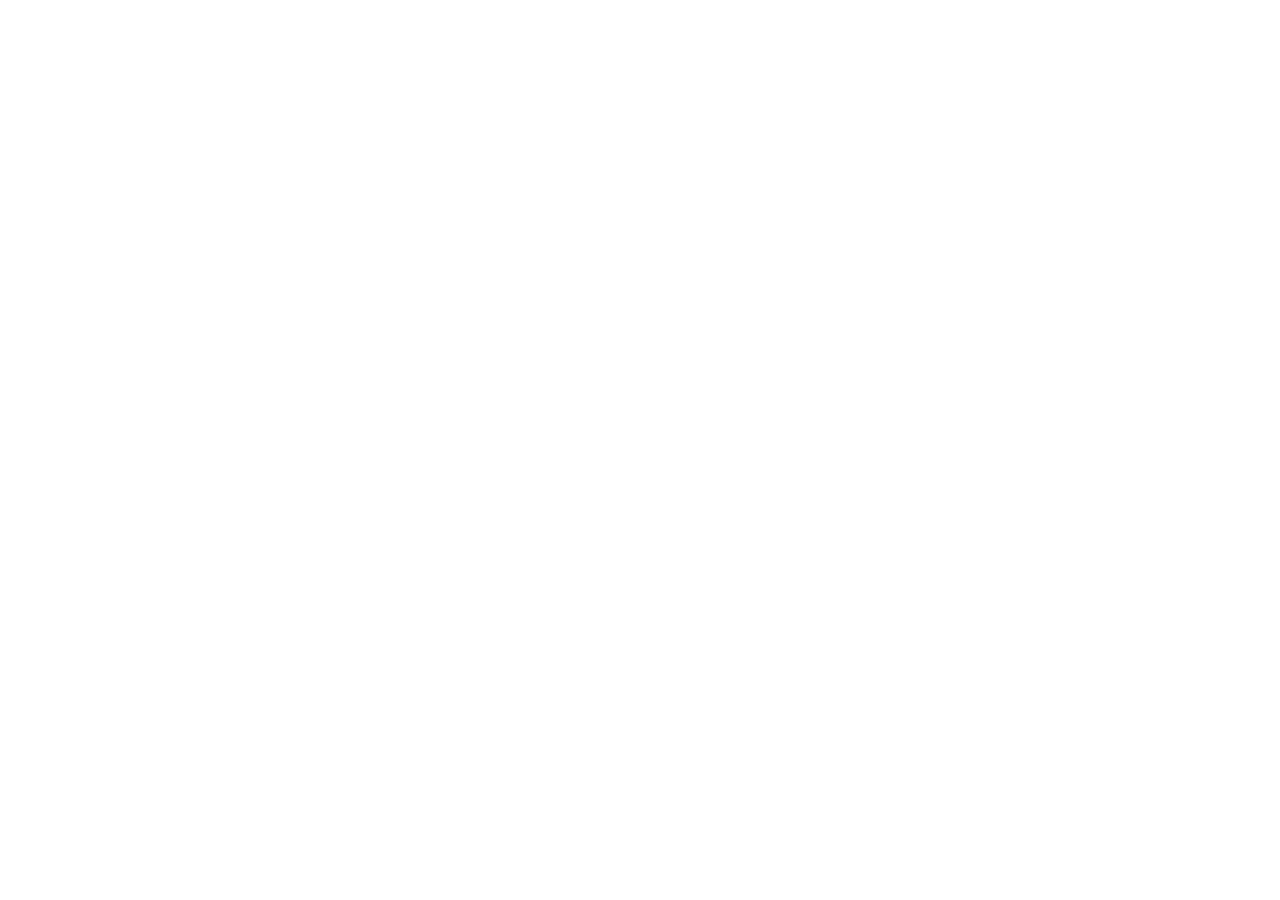
==== product.html @ b2293e2c "更新-建立環境" ====
<!DOCTYPE html>
<html lang="en">
<head>
    <meta charset="UTF-8">
    <meta name="viewport" content="width=device-width, initial-scale=1.0">
    <title>產品詳情</title>
    <link rel="stylesheet" href="https://cdn.jsdelivr.net/npm/bootstrap-icons@1.13.1/font/bootstrap-icons.min.css">
    <link rel="stylesheet" href="css/cssreset.css">
    <link rel="stylesheet" href="css/all.css">
    <link rel="stylesheet" href="css/product.css">
</head>
<body> 
    
</body>
</html>
---- css/cssreset.css ----
/* http://meyerweb.com/eric/tools/css/reset/ 
   v2.0 | 20110126
   License: none (public domain)
*/

html, body, div, span, applet, object, iframe,
h1, h2, h3, h4, h5, h6, p, blockquote, pre,
a, abbr, acronym, address, big, cite, code,
del, dfn, em, img, ins, kbd, q, s, samp,
small, strike, strong, sub, sup, tt, var,
b, u, i, center,
dl, dt, dd, ol, ul, li,
fieldset, form, label, legend,
table, caption, tbody, tfoot, thead, tr, th, td,
article, aside, canvas, details, embed, 
figure, figcaption, footer, header, hgroup, 
menu, nav, output, ruby, section, summary,
time, mark, audio, video {
	margin: 0;
	padding: 0;
	border: 0;
	font-size: 100%;
	font: inherit;
	vertical-align: baseline;
}
/* HTML5 display-role reset for older browsers */
article, aside, details, figcaption, figure, 
footer, header, hgroup, menu, nav, section {
	display: block;
}
body {
	line-height: 1;
}
ol, ul {
	list-style: none;
}
blockquote, q {
	quotes: none;
}
blockquote:before, blockquote:after,
q:before, q:after {
	content: '';
	content: none;
}
table {
	border-collapse: collapse;
	border-spacing: 0;
}
---- css/all.css ----
/* step1：*/
/* step2：*/
/* step3：*/
/* step4：*/
/* step5：*/
/* 筆記 
（1）
*/


/* 引入字體 */
@import url('https://fonts.googleapis.com/css2?family=Noto+Sans+TC:wght@100..900&display=swap');


/* 顏色變數 */
:root{
    --primary-100: #F5FEE7;
    --primary-200: #E8FEC5;
    --primary-300: #C0FA73;
    --primary-400: #57A203;
    --neutral-0: #FFFFFF;
    --neutral-100: #F8F9FA;
    --neutral-300: #DEE2E6;
    --neutral-600: #6C757D;
    --neutral-900: #212529;
    --danger-300: #D74F4F;
}

/* 標籤基本樣式 */

*, *::before, *::after{
    box-sizing: border-box;
}

img{
    /* max-width: 100%; */
    vertical-align: middle;
}

a{
    color: var(--primary-900);
    text-decoration: none;
    display: block;
    font-weight: 500;
    /* 判斷如何設置 a 的 css 來減少重工 */
}

body{
    font-family: "Noto Sans TC", sans-serif;
    font-style: 16px;
    line-height: 1.5;
    letter-spacing: 0.05em;
    color: var(--neutral-900);
}

/* 容器通用樣式 */

.container{
    max-width: 856px;
    margin: 0 auto;
}

/* 字級通用樣式 */

.headings-h1{
    font-weight: 700;
    font-size: 40px;
    line-height: 1.2;
}

.headings-h2{
    font-weight: 700;
    font-size: 32px;
    line-height: 1.2;
}


.headings-h3{
    font-weight: 700;
    font-size: 28px;
    line-height: 1.2;
}

.headings-h4{
    font-weight: 700;
    font-size: 24px;
    line-height: 1.2;
}

.headings-h5{
    font-weight: 700;
    font-size: 20px;
    line-height: 1.2;
}

.headings-h6{
    font-weight: 700;
    font-size: 16px;
    line-height: 1.2;
}

.paragraph-md{
    font-size: 16px;
    line-height: 1.5;
}

.paragraph-sm{
font-size: 14px;
line-height: 1.5;
}

.label-md{
    font-weight: 500;
    font-size: 16px;
    line-height: 1.5;
}

/* 文字顏色通用樣式 */
.text-neutral-0{
    color: var(--neutral-0);
}

.text-primary-400{
    color: var(--primary-400);
}

.text-primary-900{
    color: var(--neutral-900);
}

.text-danger{
    color: var(--danger-300);
}

/* 文字對齊 */
.text-align-center{
    text-align: center;
}


/* 背景顏色通用樣式 */
.bg-primary-100{
    background-color: var(--primary-100);
}

.bg-neutral-100{
    background-color: var(--neutral-100);
}

/* 間距 */
.p-32{
    padding: 32px;
}

.py-8{
    padding-top: 8px;
    padding-bottom: 8px;
}

.pr-8{
    padding-right: 8px;
}

.pl-8{
    padding-left: 8px;
}
.pb-4{
    padding-bottom: 4px;
}

.pb-48{
    padding-bottom: 48px;
}

.py-64{
    padding-top: 64px;
    padding-bottom: 64px;
}

.mb-4{
    margin-bottom: 4px;
}

.mb-12{
    margin-bottom: 12px;
}

.mb-16{
    margin-bottom: 16px;
}

.mb-24{
    margin-bottom: 24px;
}

.mb-48{
    margin-bottom: 48px;
}

/* 圓角 */
.radius-12{
    border-radius: 12px;
}

/* border */

.border-bottom{
    border-bottom: 1px solid var(--neutral-300);
}

.border-left{
    border-left: 1px solid var(--neutral-900);
}

/* page
.header{
    background-image: url(https://github.com/hexschool/2022-web-layout-training/blob/main/2025-week1/hero.png?raw=true);
    background-repeat: no-repeat;
    background-size: cover;
    background-position: center;
    padding: 152px 0;
    text-align: center;
}

.intro img{
    width: 1076px;
    margin-right: -110px;
    margin-left: -110px;
}

.list-disc{
    list-style-type: disc;
    padding-left: 24px;
}

.list-line{
    border-left: 3px solid var(--neutral-300);
    padding-left: 12px;
}

.bi{
    padding-right: 8px;
    vertical-align: bottom;
} */
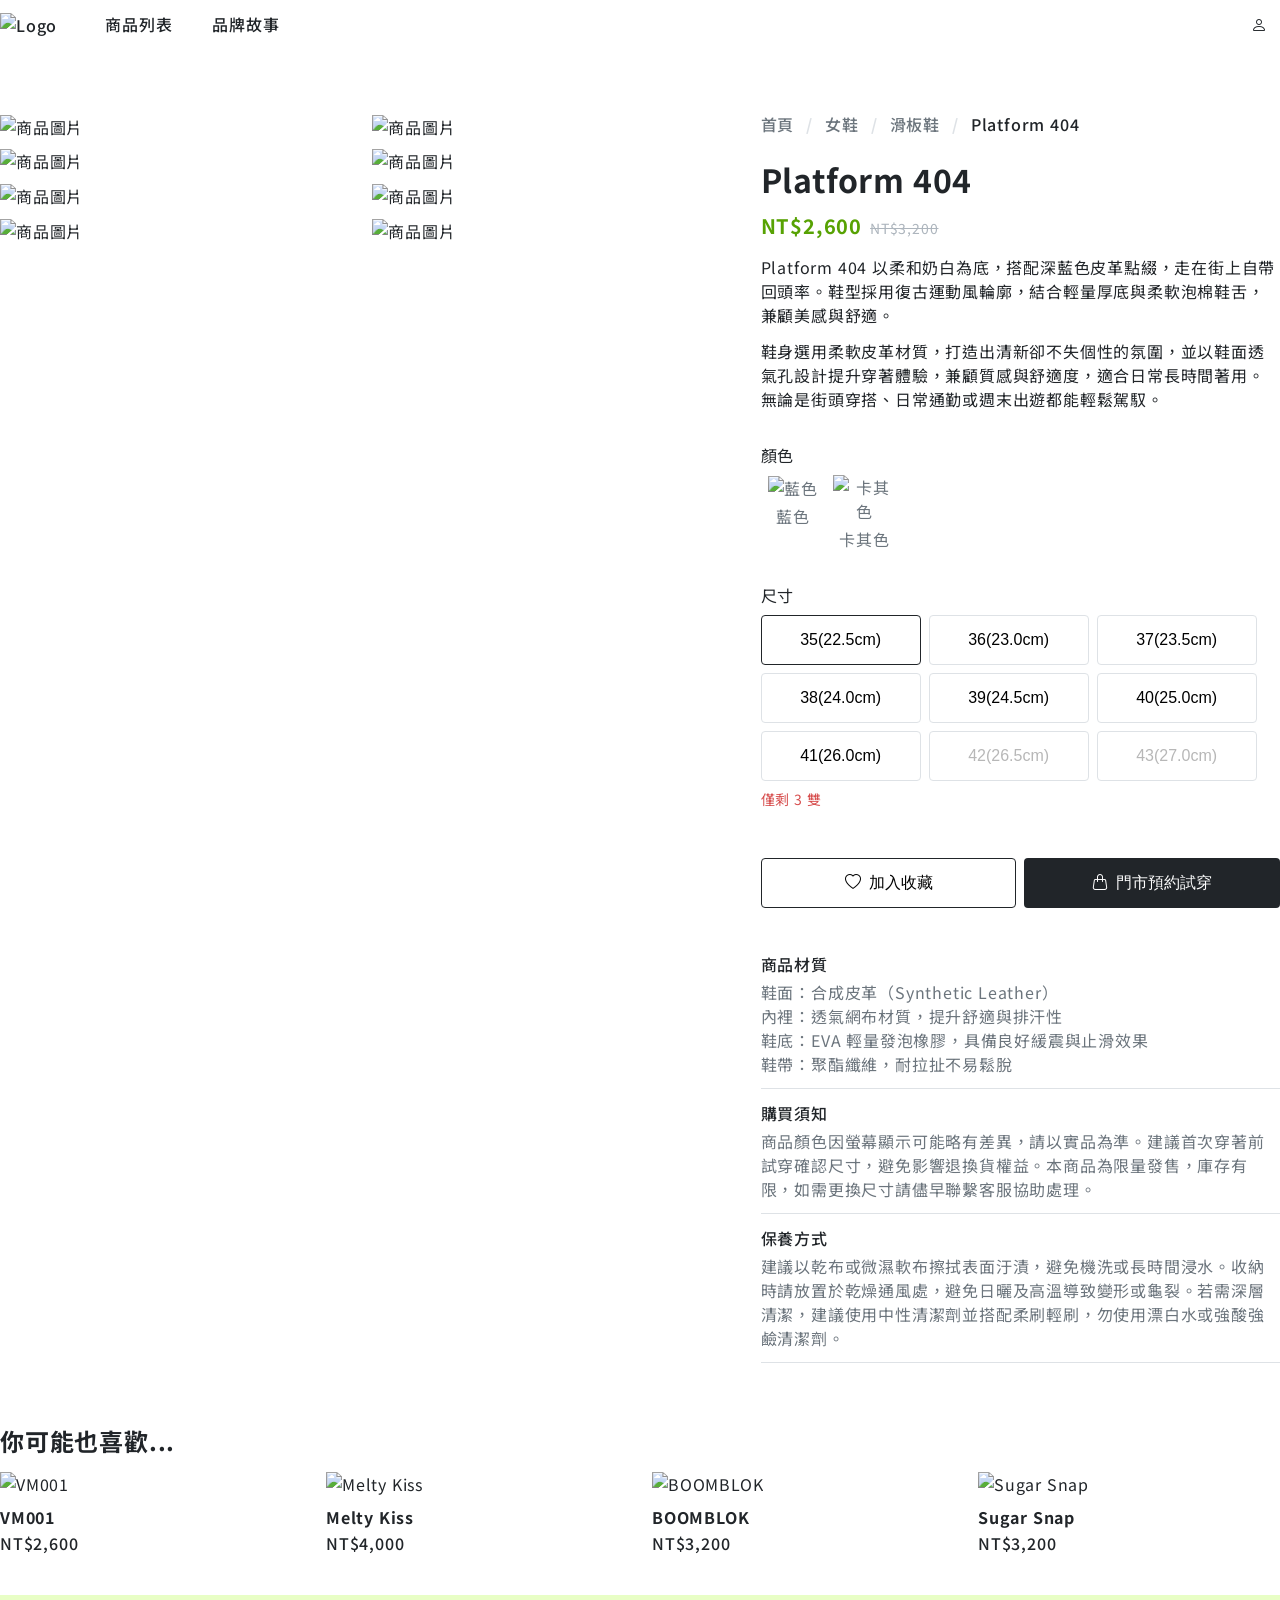
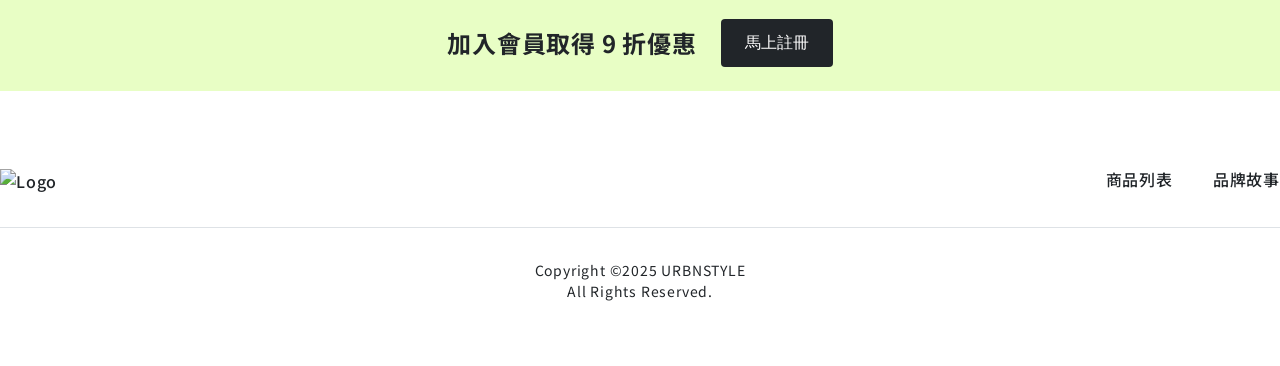
==== commit 1817b904: "產品明細頁" ====
--- a/product.html
+++ b/product.html
@@ -10,6 +10,175 @@
     <link rel="stylesheet" href="css/product.css">
 </head>
 <body> 
-    
+    <nav class="container py-16">
+        <div class="d-flex align-center gap-48">
+            <h1>
+                <a href="index.html">
+                    <img src="https://raw.githubusercontent.com/icephy/2026_webCodingClass-W2/1ef966e41dd031a24f75dbe69b62ff61ad4961b2/img/Logo.svg" alt="Logo">
+                </a>
+            </h1>
+            <ul class="d-flex gap-40">
+                <li class="mr-40"><a href="products.html" class="label-md py-12">商品列表</a></li>
+                <li><a href="story.html" class="label-md py-12">品牌故事</a></li>
+            </ul>
+            <div class="ml-auto"><a href="#" class="p-12"><i class="bi bi-person"></i></a></div>
+        </div>
+    </nav>
+    <!-- nav區塊 -->
+    <main class="container mb-40">
+        <div class="row py-64">
+            <div class="col-7">
+                <div class="product-row">
+                    <div class="product-col mb-8">
+                        <img src="https://github.com/icephy/2026_webCodingClass-W2/blob/master/img/image.png?raw=true" alt="商品圖片">
+                    </div>
+                    <div class="product-col mb-8">
+                        <img src="https://github.com/icephy/2026_webCodingClass-W2/blob/master/img/image-1.png?raw=true" alt="商品圖片">
+                    </div>
+                    <div class="product-col mb-8">
+                        <img src="https://github.com/icephy/2026_webCodingClass-W2/blob/master/img/image-2.png?raw=true" alt="商品圖片">
+                    </div>
+                    <div class="product-col mb-8">
+                        <img src="https://github.com/icephy/2026_webCodingClass-W2/blob/master/img/image-3.png?raw=true" alt="商品圖片">
+                    </div>
+                    <div class="product-col mb-8">
+                        <img src="https://github.com/icephy/2026_webCodingClass-W2/blob/master/img/image-4.png?raw=true" alt="商品圖片">
+                    </div>
+                    <div class="product-col mb-8">
+                        <img src="https://github.com/icephy/2026_webCodingClass-W2/blob/master/img/image-5.png?raw=true" alt="商品圖片">
+                    </div>
+                    <div class="product-col mb-8">
+                        <img src="https://github.com/icephy/2026_webCodingClass-W2/blob/master/img/image-6.png?raw=true" alt="商品圖片">
+                    </div>
+                    <div class="product-col mb-8">
+                        <img src="https://github.com/icephy/2026_webCodingClass-W2/blob/master/img/image-7.png?raw=true" alt="商品圖片">
+                    </div>
+                </div> 
+            </div>
+            <!-- 產品圖片 -->
+            <div class="col-5">
+                <nav class="mb-24">
+                    <ol class="d-flex">
+                        <li class="breadcrumb-item"><a href="index.html" class="breadcrumb-link">首頁</a></li>
+                        <li class="breadcrumb-item"><a href="#" class="breadcrumb-link">女鞋</a></li>
+                        <li class="breadcrumb-item"><a href="#" class="breadcrumb-link">滑板鞋</a></li>
+                        <li class="breadcrumb-item">Platform 404</li>
+                    </ol>
+                </nav>
+        <!-- 麵包屑元件 -->
+                <div class="mb-32">
+                    <h1 class="headings-h2 mb-16">Platform 404</h1>
+                    <p class="headings-h5 text-primary-400 mb-16">NT$2,600<del class="paragraph-sm text-neutral-500 pl-8">NT$3,200</del></p>
+                    <p class="mb-12">Platform 404 以柔和奶白為底，搭配深藍色皮革點綴，走在街上自帶回頭率。鞋型採用復古運動風輪廓，結合輕量厚底與柔軟泡棉鞋舌，兼顧美感與舒適。</p>
+                    <p>鞋身選用柔軟皮革材質，打造出清新卻不失個性的氛圍，並以鞋面透氣孔設計提升穿著體驗，兼顧質感與舒適度，適合日常長時間著用。無論是街頭穿搭、日常通勤或週末出遊都能輕鬆駕馭。</p>
+                </div>
+                <!-- 產品資訊 -->
+                <div class="mb-32">
+                    <h3 class="mb-8">顏色</h3>
+                    <div class="d-flex">
+                        <div class="product-color mr-8">
+                            <img src="https://github.com/icephy/2026_webCodingClass-W2/blob/master/img/product.png?raw=true" alt="藍色" class="mb-4">
+                            <p>藍色</p>
+                        </div>
+                        <div class="product-color">
+                            <img src="https://github.com/icephy/2026_webCodingClass-W2/blob/master/img/product-1.png?raw=true" alt="卡其色" class="mb-4">
+                            <p>卡其色</p>
+                        </div>
+                    </div>
+                </div>
+                <!-- 產品顏色 -->
+                 <div class="mb-48">
+                    <h3 class="mb-8">尺寸</h3>
+                    <div class="d-flex flex-wrap gap-8 mb-8">
+                        <button type="button" class="btn btn-product-size active">35(22.5cm)</button>
+                        <button type="button" class="btn btn-product-size">36(23.0cm)</button>
+                        <button type="button" class="btn btn-product-size">37(23.5cm)</button>
+                        <button type="button" class="btn btn-product-size">38(24.0cm)</button>
+                        <button type="button" class="btn btn-product-size">39(24.5cm)</button>
+                        <button type="button" class="btn btn-product-size">40(25.0cm)</button>
+                        <button type="button" class="btn btn-product-size">41(26.0cm)</button>
+                        <button type="button" class="btn btn-product-size" disabled>42(26.5cm)</button>
+                        <button type="button" class="btn btn-product-size" disabled>43(27.0cm)</button>
+                    </div>
+                    <p class="paragraph-sm text-danger">僅剩 3 雙</p>
+                 </div>
+                 <!-- 產品尺寸 -->
+                  <div class="product-action mb-32">
+                    <button type="button" class="btn btn-light"><i class="bi bi-heart"></i>加入收藏</button>
+                    <button type="button" class="btn btn-dark"><i class="bi bi-handbag"></i>門市預約試穿</button>
+                  </div>
+                  <!-- 收藏與門市預約試穿 -->
+                   <ul>
+                    <li class="py-12 border-bottom">
+                        <h4 class="label-md mb-4">商品材質</h4>
+                        <p class="paragraph-md text-neutral-600">鞋面：合成皮革（Synthetic Leather）</p>
+                        <p class="paragraph-md text-neutral-600">內裡：透氣網布材質，提升舒適與排汗性</p>
+                        <p class="paragraph-md text-neutral-600">鞋底：EVA 輕量發泡橡膠，具備良好緩震與止滑效果</p>
+                        <p class="paragraph-md text-neutral-600">鞋帶：聚酯纖維，耐拉扯不易鬆脫</p>
+                    </li>
+                    <li class="py-12 border-bottom">
+                        <h4 class="label-md mb-4">購買須知</h4>
+                        <p class="paragraph-md text-neutral-600">商品顏色因螢幕顯示可能略有差異，請以實品為準。建議首次穿著前試穿確認尺寸，避免影響退換貨權益。本商品為限量發售，庫存有限，如需更換尺寸請儘早聯繫客服協助處理。</p>
+                    </li>
+                    <li class="py-12 border-bottom">
+                        <h4 class="label-md mb-4">保養方式</h4>
+                        <p class="paragraph-md text-neutral-600">建議以乾布或微濕軟布擦拭表面汙漬，避免機洗或長時間浸水。收納時請放置於乾燥通風處，避免日曬及高溫導致變形或龜裂。若需深層清潔，建議使用中性清潔劑並搭配柔刷輕刷，勿使用漂白水或強酸強鹼清潔劑。</p>
+                    </li>
+                   </ul>
+                   <!-- 購買須知 -->
+            </div>
+            <!-- col-5產品描述 -->
+        </div>
+        <div class="py-48 mb-40">
+            <h2 class="headings-h4 mb-16">你可能也喜歡...</h2>
+            <div class="row">
+                <div class="col-3">
+                    <img src="https://github.com/icephy/2026_webCodingClass-W2/blob/master/img/product-2.png?raw=true" alt="VM001" class="mb-12">
+                    <h4 class="headings-h6 mb-4">VM001</h4>
+                    <p class="label-md">NT$2,600</p>
+                </div>
+                <div class="col-3">
+                    <img src="https://github.com/icephy/2026_webCodingClass-W2/blob/master/img/product-3.png?raw=true" alt="Melty Kiss" class="mb-12">
+                    <h4 class="headings-h6 mb-4">Melty Kiss</h4>
+                    <p class="label-md">NT$4,000</p>
+                </div>
+                <div class="col-3">
+                    <img src="https://github.com/icephy/2026_webCodingClass-W2/blob/master/img/product-4.png?raw=true" alt="BOOMBLOK" class="mb-12">
+                    <h4 class="headings-h6 mb-4">BOOMBLOK</h4>
+                    <p class="label-md">NT$3,200</p>
+                </div>
+                <div class="col-3">
+                    <img src="https://github.com/icephy/2026_webCodingClass-W2/blob/master/img/product-7.png?raw=true" alt="Sugar Snap" class="mb-12">
+                    <h4 class="headings-h6 mb-4">Sugar Snap</h4>
+                    <p class="label-md">NT$3,200</p>
+                </div>
+            </div>
+        </div>
+    </main>    
+    <div class="d-flex align-center justify-center bg-primary-200 py-24">
+        <p class="headings-h4 mr-24">加入會員取得 9 折優惠</p>
+        <button type="button" class="btn btn-dark">馬上註冊</button>
+    </div>
+    <!-- 推廣加入會員 -->
+     <div class="footer py-64">
+        <nav class="container py-16 mb-24">
+        <div class="d-flex align-center gap-48 justify-space-between">
+            <h1>
+                <a href="index.html">
+                    <img src="https://raw.githubusercontent.com/icephy/2026_webCodingClass-W2/1ef966e41dd031a24f75dbe69b62ff61ad4961b2/img/Logo.svg" alt="Logo">
+                </a>
+            </h1>
+            <ul class="d-flex gap-40">
+                <li class="mr-40"><a href="products.html" class="label-md py-12">商品列表</a></li>
+                <li><a href="story.html" class="label-md py-12">品牌故事</a></li>
+            </ul>
+        </div>
+        </nav>
+        <div class="pt-32 text-align-center border-top">
+            <p class="paragraph-sm">Copyright ©2025 URBNSTYLE</p>
+            <p class="paragraph-sm">All Rights Reserved.</p>
+        </div>
+     </div>
+     <!-- footer -->
 </body>
 </html>
--- a/css/all.css
+++ b/css/all.css
@@ -21,6 +21,7 @@
     --neutral-0: #FFFFFF;
     --neutral-100: #F8F9FA;
     --neutral-300: #DEE2E6;
+    --neutral-500: #ADB5BD;
     --neutral-600: #6C757D;
     --neutral-900: #212529;
     --danger-300: #D74F4F;
@@ -33,8 +34,9 @@
 }
 
 img{
-    /* max-width: 100%; */
+    max-width: 100%;
     vertical-align: middle;
+    height: auto;
 }
 
 a{
@@ -56,9 +58,110 @@
 /* 容器通用樣式 */
 
 .container{
-    max-width: 856px;
+    max-width: 1296px;
+    /* 1920-(312*2)=1296px */
     margin: 0 auto;
 }
+
+.d-flex{
+    display: flex;
+}
+
+.justify-center{
+    justify-content: center;
+}
+
+.justify-space-between{
+    justify-content: space-between;
+}
+
+.align-center{
+    align-items: center;
+}
+
+.flex-wrap{
+    flex-wrap: wrap;
+}
+
+.row{
+    display: flex;
+    flex-wrap: wrap;
+    margin-right: -12px;
+    margin-left: -12px;
+}
+
+.col-1{
+    padding-left: 12px;
+    padding-right: 12px;
+    width: calc(100% / 12);
+}
+
+.col-2{
+    padding-left: 12px;
+    padding-right: 12px;
+    width: calc(100% / 12 * 2);
+}
+
+.col-3{
+    padding-left: 12px;
+    padding-right: 12px;
+    width: calc(100% / 12 * 3);
+}
+
+.col-4{
+    padding-left: 12px;
+    padding-right: 12px;
+    width: calc(100% / 12 * 4);
+}
+
+.col-5{
+    padding-left: 12px;
+    padding-right: 12px;
+    width: calc(100% / 12 * 5);
+}
+
+.col-6{
+    padding-left: 12px;
+    padding-right: 12px;
+    width: calc(100% / 12 * 6);
+}
+
+.col-7{
+    padding-left: 12px;
+    padding-right: 12px;
+    width: calc(100% / 12 * 7);
+}
+
+.col-8{
+    padding-left: 12px;
+    padding-right: 12px;
+    width: calc(100% / 12 * 8);
+}
+
+.col-9{
+    padding-left: 12px;
+    padding-right: 12px;
+    width: calc(100% / 12 * 9);
+}
+
+.col-10{
+    padding-left: 12px;
+    padding-right: 12px;
+    width: calc(100% / 12 * 10);
+}
+
+.col-11{
+    padding-left: 12px;
+    padding-right: 12px;
+    width: calc(100% / 12 * 11);
+}
+
+.col-12{
+    padding-left: 12px;
+    padding-right: 12px;
+    width: calc(100% / 12 * 12);
+}
+
 
 /* 字級通用樣式 */
 
@@ -105,8 +208,9 @@
 }
 
 .paragraph-sm{
-font-size: 14px;
-line-height: 1.5;
+    font-weight: 400;
+    font-size: 14px;
+    line-height: 1.5;
 }
 
 .label-md{
@@ -116,16 +220,25 @@
 }
 
 /* 文字顏色通用樣式 */
+
+.text-primary-400{
+    color: var(--primary-400);
+}
+
+.text-primary-900{
+    color: var(--neutral-900);
+}
+
 .text-neutral-0{
     color: var(--neutral-0);
 }
 
-.text-primary-400{
-    color: var(--primary-400);
-}
-
-.text-primary-900{
-    color: var(--neutral-900);
+.text-neutral-500{
+    color: var(--neutral-500);
+}
+
+.text-neutral-600{
+    color: var(--neutral-600);
 }
 
 .text-danger{
@@ -143,11 +256,19 @@
     background-color: var(--primary-100);
 }
 
+.bg-primary-200{
+    background-color: var(--primary-200);
+}
+
 .bg-neutral-100{
     background-color: var(--neutral-100);
 }
 
 /* 間距 */
+.p-12{
+    padding: 12px;
+}
+
 .p-32{
     padding: 32px;
 }
@@ -157,6 +278,20 @@
     padding-bottom: 8px;
 }
 
+.py-12{
+    padding-top: 12px;
+    padding-bottom: 12px;
+}
+
+.py-24{
+    padding-top: 24px;
+    padding-bottom: 24px;
+}
+
+.pt-32{
+    padding-top: 32px;
+}
+
 .pr-8{
     padding-right: 8px;
 }
@@ -177,10 +312,30 @@
     padding-bottom: 64px;
 }
 
+.ml-auto{
+    margin-left: auto;
+}
+
+.mr-8{
+    margin-right: 8px;
+}
+
+.mr-24{
+    margin-right: 24px;
+}
+
+.mr-48{
+    margin-right: 48px;
+}
+
 .mb-4{
     margin-bottom: 4px;
 }
 
+.mb-8{
+    margin-bottom: 8px;
+}
+
 .mb-12{
     margin-bottom: 12px;
 }
@@ -193,8 +348,28 @@
     margin-bottom: 24px;
 }
 
+.mb-32{
+    margin-bottom: 32px;
+}
+
+.mb-40{
+    margin-bottom: 40px;
+}
+
 .mb-48{
     margin-bottom: 48px;
+}
+
+.gap-8{
+    gap: 8px;
+}
+
+.gap-40{
+    gap: 40px;
+}
+
+.gap-48{
+    gap: 48px;
 }
 
 /* 圓角 */
@@ -203,6 +378,10 @@
 }
 
 /* border */
+
+.border-top{
+    border-top: 1px solid var(--neutral-300);
+}
 
 .border-bottom{
     border-bottom: 1px solid var(--neutral-300);
@@ -242,3 +421,40 @@
     padding-right: 8px;
     vertical-align: bottom;
 } */
+
+/* 元件 */
+.breadcrumb-item + .breadcrumb-item::before{
+    content: "/";
+    padding: 0 12px;
+    color: var(--neutral-300);
+    font-weight: 700;
+}
+
+.breadcrumb-item{
+    display: flex;
+    font-weight: 500;
+}
+
+.breadcrumb-link{
+    color: var(--neutral-600);
+}
+
+.btn{
+    border-radius: 4px;
+    padding: 12px 24px;
+    font-size: 16px;
+    line-height: 1.5;
+    font-weight: 500;
+    cursor: pointer;
+    border: none;
+    background-color: transparent;
+}
+
+.btn-dark{
+    background-color: var(--neutral-900);
+    color: var(--neutral-0);
+}
+
+.btn-light{
+    border: 1px solid var(--neutral-900);
+}
--- a/css/product.css
+++ b/css/product.css
@@ -0,0 +1,43 @@
+/* 產品圖片 */
+
+.product-row{
+    display: flex;
+    flex-wrap: wrap;
+    margin-right: -4px;
+    margin-left: -4px;
+}
+
+.product-col{
+    width: calc(100% / 12 * 6);
+    padding-left: 4px;
+    padding-right: 4px;
+
+}
+
+.product-color{
+    width: 64px;
+    text-align: center;
+    color: var(--neutral-600);
+}
+
+.btn-product-size{
+    border: 1px solid var(--neutral-300);
+    width: 160px;
+}
+
+.btn-product-size.active, .btn-product-size:hover{
+    border: 1px solid var(--neutral-900);
+}
+
+.product-action{
+    display: flex;
+    gap: 8px;
+}
+
+.product-action .btn{
+    width: 50%;
+}
+
+.product-action .bi{
+    padding-right: 8px;
+}
